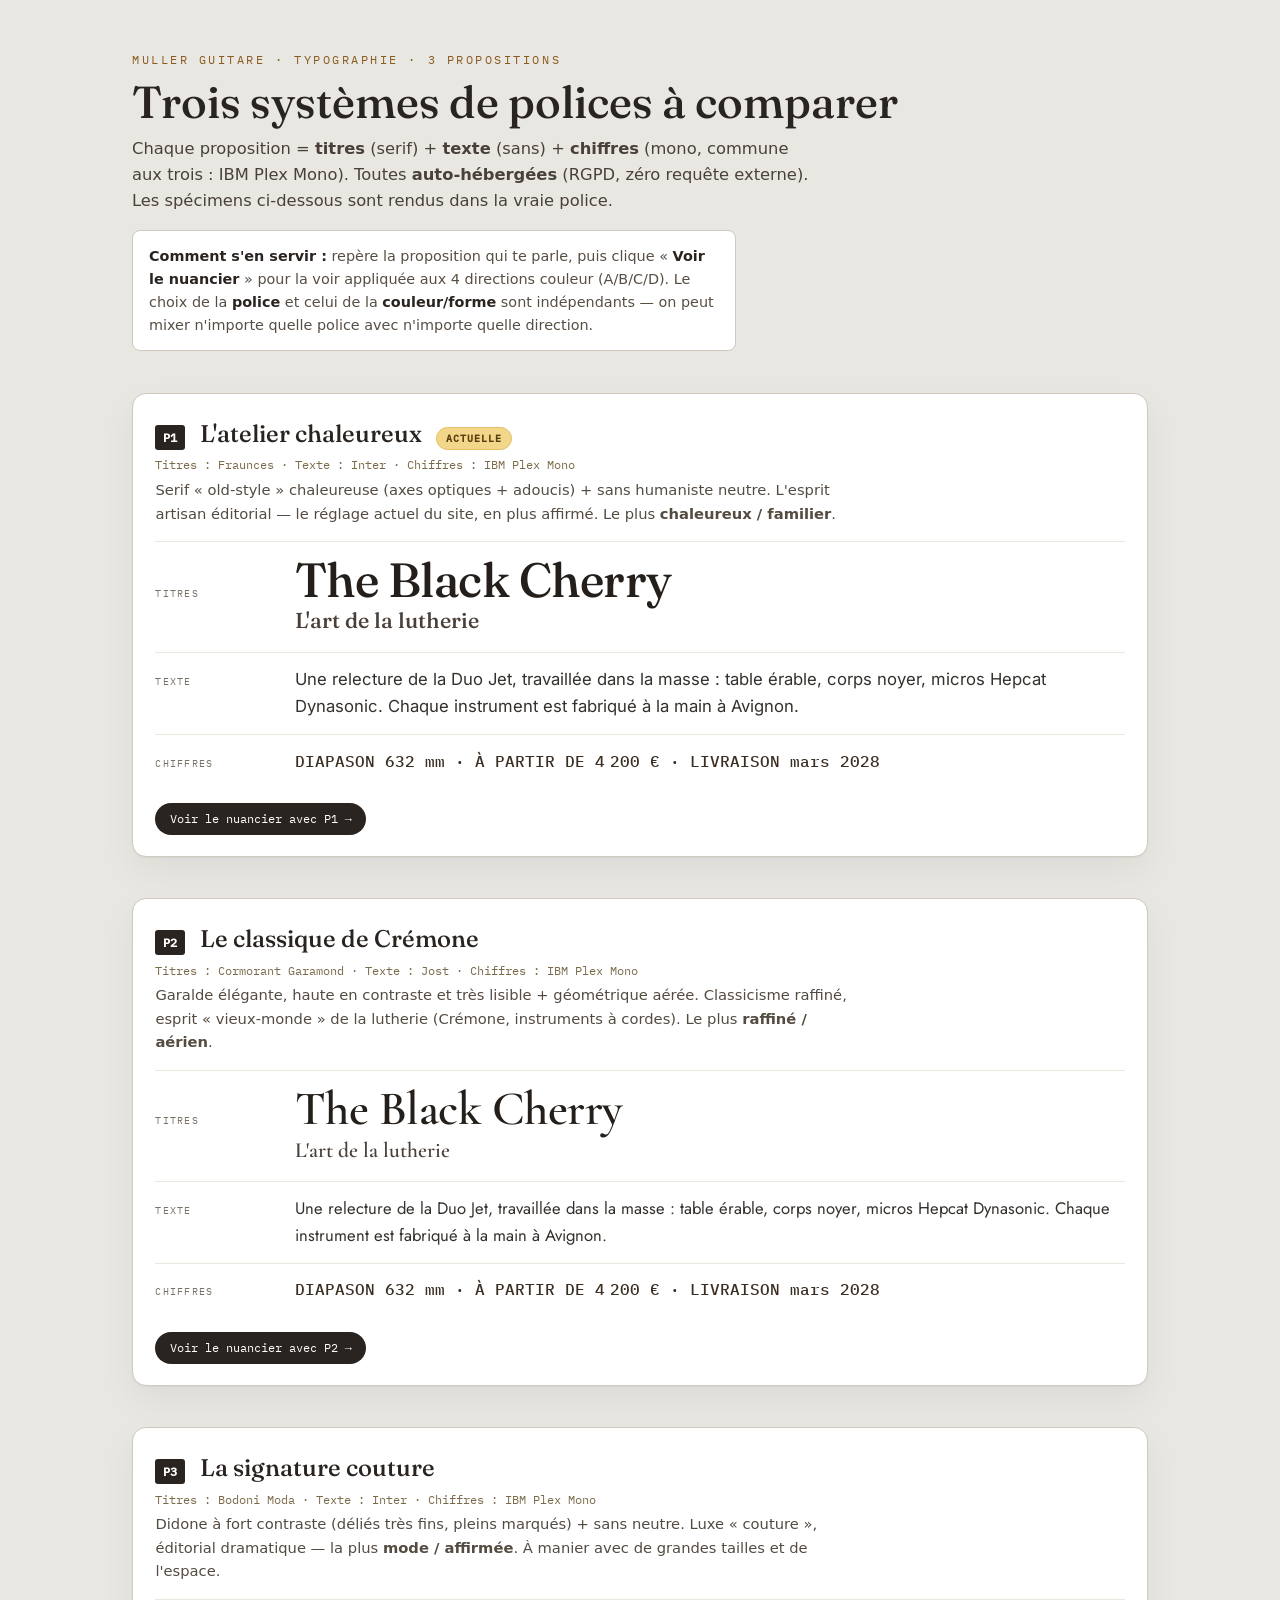
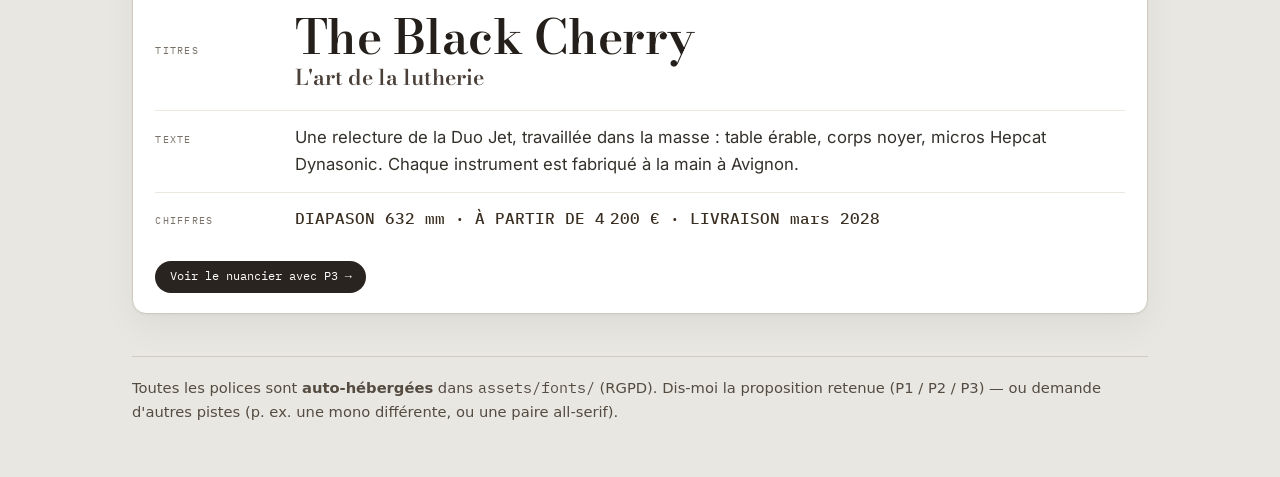
==== index.html @ 51cf5993 "Aperçu design Muller Guitare (polices + nuancier) — publié via GitHub Pages Co-Authored-By: Claude <" ====
<!DOCTYPE html>
<html lang="fr">
<head>
<meta charset="utf-8">
<meta name="viewport" content="width=device-width, initial-scale=1">
<meta name="robots" content="noindex,nofollow">
<meta http-equiv="refresh" content="0; url=design/polices.html">
<title>Muller Guitare — propositions de design</title>
<style>body{font-family:system-ui,"Segoe UI",sans-serif;background:#e9e7e2;color:#2a2420;padding:3rem;line-height:1.6}a{color:#8a5a20}</style>
</head>
<body>
  <p>Redirection vers les <a href="design/polices.html">propositions de polices &amp; le nuancier</a>…</p>
</body>
</html>
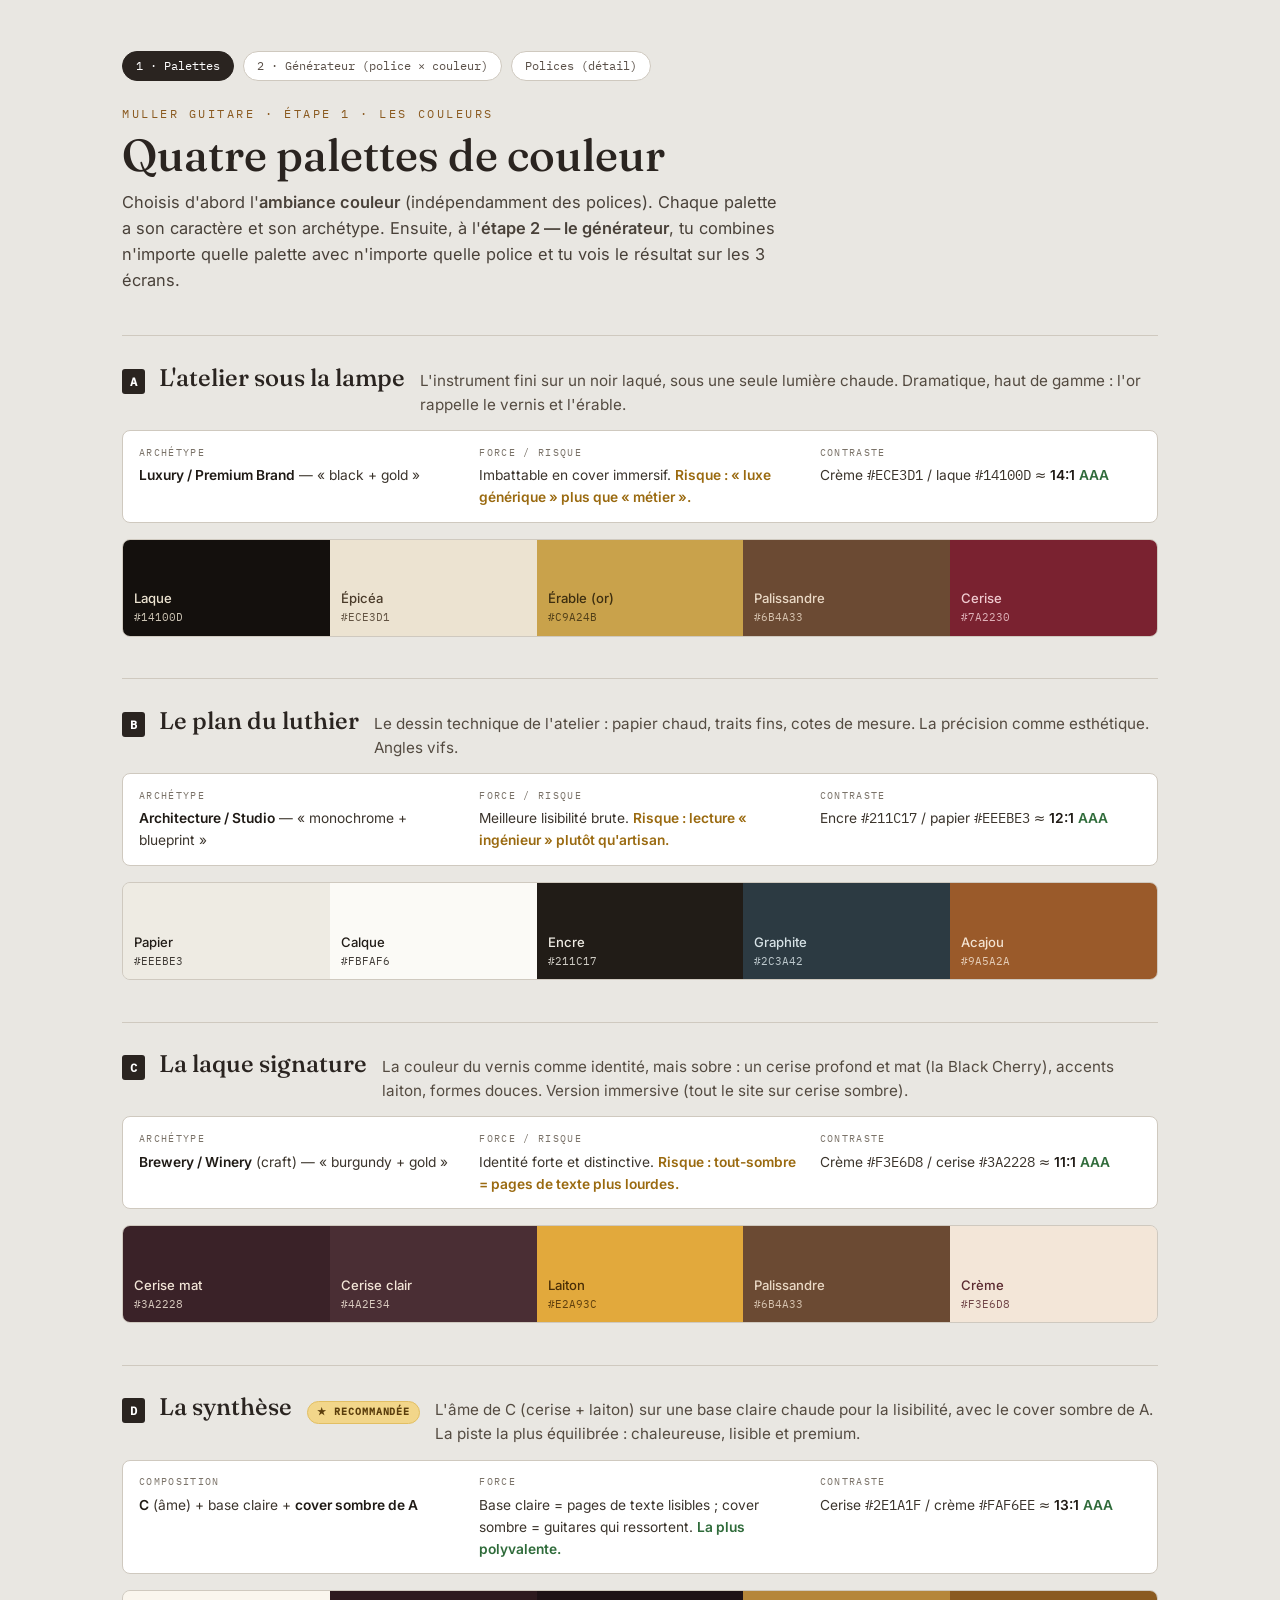
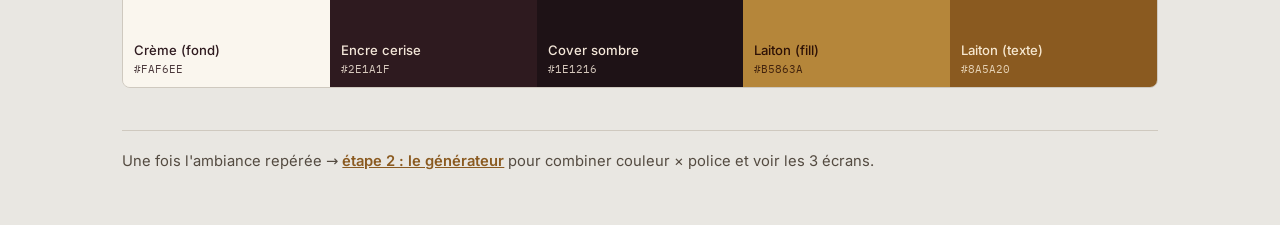
==== commit f4df41a8: "Refonte : page palettes (étape 1) + générateur croisé police×couleur (étape 2) - index.html → rediri" ====
--- a/index.html
+++ b/index.html
@@ -4,11 +4,11 @@
 <meta charset="utf-8">
 <meta name="viewport" content="width=device-width, initial-scale=1">
 <meta name="robots" content="noindex,nofollow">
-<meta http-equiv="refresh" content="0; url=design/polices.html">
+<meta http-equiv="refresh" content="0; url=design/palettes.html">
 <title>Muller Guitare — propositions de design</title>
 <style>body{font-family:system-ui,"Segoe UI",sans-serif;background:#e9e7e2;color:#2a2420;padding:3rem;line-height:1.6}a{color:#8a5a20}</style>
 </head>
 <body>
-  <p>Redirection vers les <a href="design/polices.html">propositions de polices &amp; le nuancier</a>…</p>
+  <p>Redirection vers les <a href="design/palettes.html">propositions de design (palettes &amp; générateur)</a>…</p>
 </body>
 </html>
